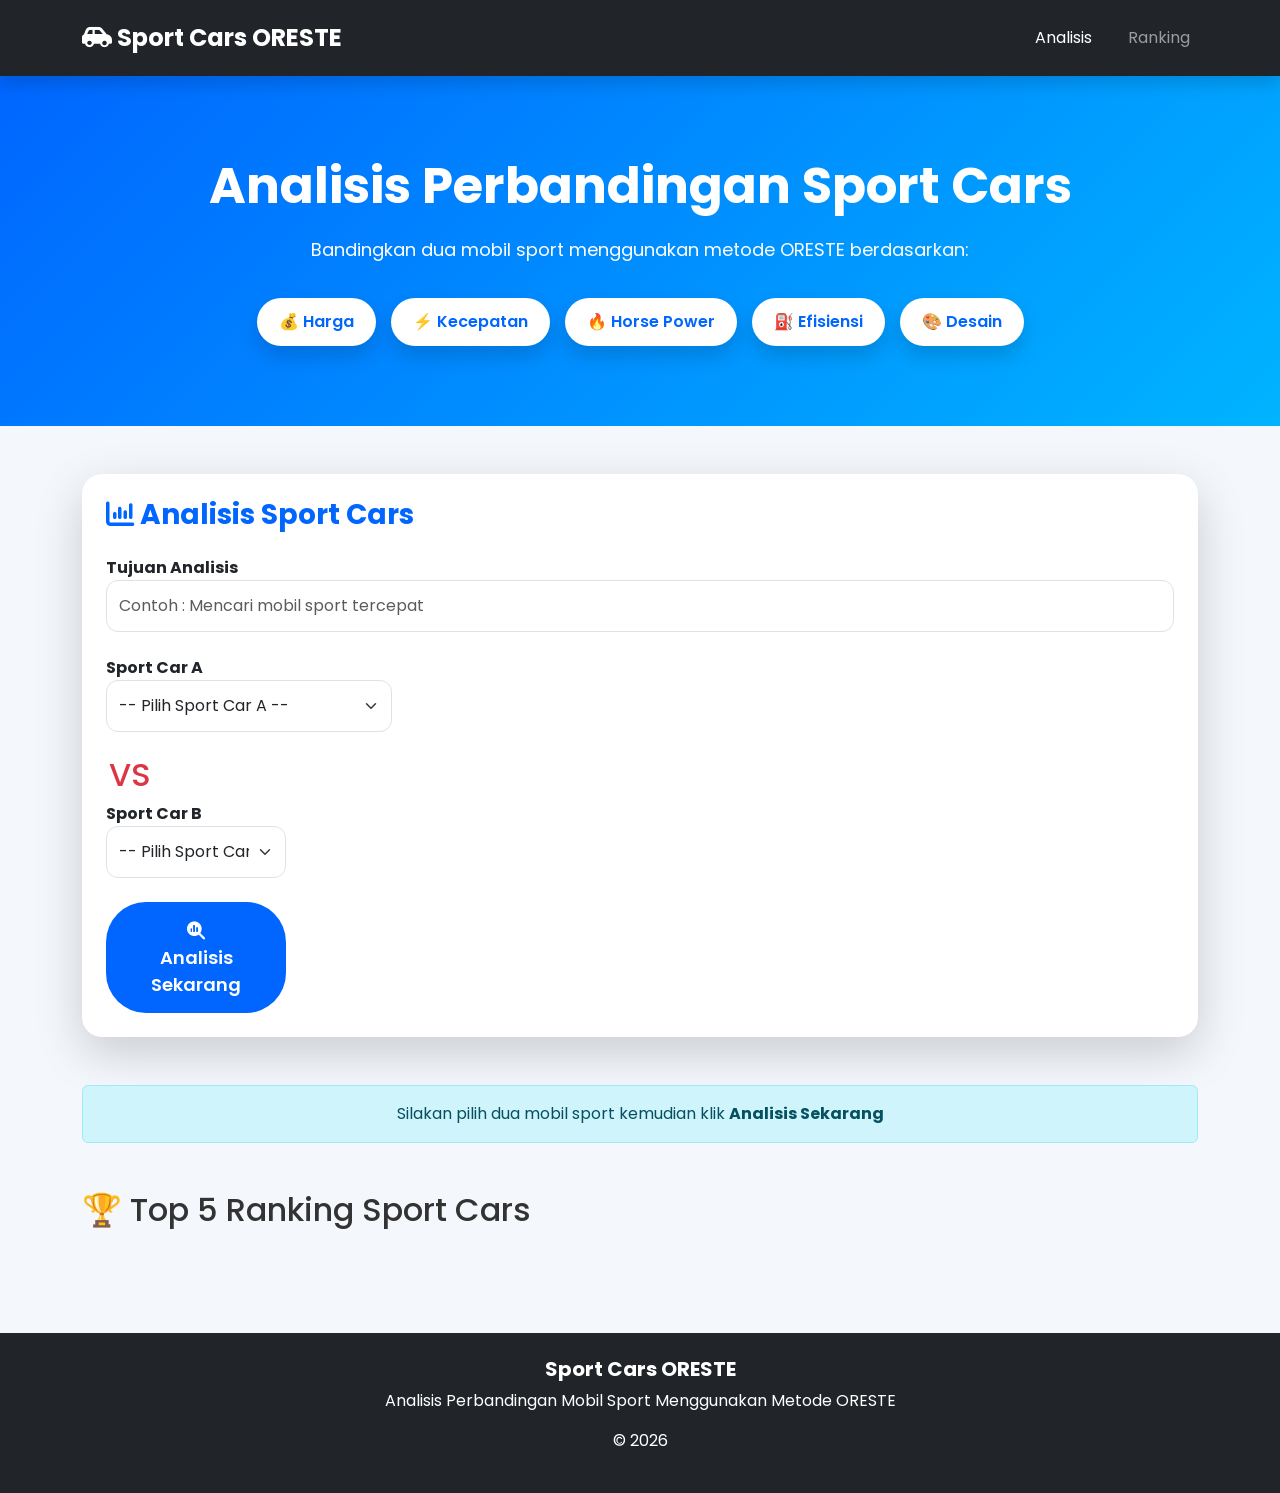
==== index.html @ 80e72f79 "Update index.html" ====
<!DOCTYPE html>
<html lang="id">
<head>
    <meta charset="UTF-8">
    <meta name="viewport" content="width=device-width, initial-scale=1.0">

    <title>Analisis Sport Cars - ORESTE</title>

    <!-- Bootstrap -->
    <link href="https://cdn.jsdelivr.net/npm/bootstrap@5.3.3/dist/css/bootstrap.min.css" rel="stylesheet">

    <!-- Font Awesome -->
    <link rel="stylesheet"
    href="https://cdnjs.cloudflare.com/ajax/libs/font-awesome/6.5.2/css/all.min.css">

    <link rel="stylesheet" href="style.css">
</head>

<body>

<!-- ================= NAVBAR ================= -->

<nav class="navbar navbar-expand-lg navbar-dark bg-dark shadow">

<div class="container">

<a class="navbar-brand fw-bold" href="#">
<i class="fa-solid fa-car-side"></i>
Sport Cars ORESTE
</a>

<button class="navbar-toggler"
type="button"
data-bs-toggle="collapse"
data-bs-target="#menu">

<span class="navbar-toggler-icon"></span>

</button>

<div class="collapse navbar-collapse" id="menu">

<ul class="navbar-nav ms-auto">

<li class="nav-item">
<a class="nav-link active" href="index.html">
Analisis
</a>
</li>

<li class="nav-item">
<a class="nav-link" href="ranking.html">
Ranking
</a>
</li>

</ul>

</div>

</div>

</nav>

<!-- ================= HERO ================= -->

<section class="hero">

<div class="container">

<h1>
Analisis Perbandingan Sport Cars
</h1>

<p>

Bandingkan dua mobil sport menggunakan
metode ORESTE berdasarkan:

</p>

<div class="kategori">

<span>💰 Harga</span>

<span>⚡ Kecepatan</span>

<span>🔥 Horse Power</span>

<span>⛽ Efisiensi</span>

<span>🎨 Desain</span>

</div>

</div>

</section>

<!-- ================= FORM ================= -->

<section class="container mt-5">

<div class="card shadow-lg border-0 p-4">

<h3 class="mb-4">

<i class="fa-solid fa-chart-column"></i>

Analisis Sport Cars

</h3>

<label class="fw-bold">

Tujuan Analisis

</label>

<input
type="text"
class="form-control mb-4"
placeholder="Contoh : Mencari mobil sport tercepat">

<div class="row">

<div class="col-md-5">

<label class="fw-bold">

Sport Car A

<select id="car A" class="form-select">

    <option value="">-- Pilih Sport Car A --</option>

    <option value="1">Mercedes-AMG GT</option>
    <option value="2">Audi R8</option>
    <option value="3">Toyota Supra</option>
    <option value="4">Jaguar F-Type</option>
    <option value="5">Lexus LC500</option>
    <option value="6">Maserati MC20</option>
    <option value="7">Lotus Emira</option>
    <option value="8">Honda NSX</option>
    <option value="9">Bugatti Chiron</option>
    <option value="10">Ferrari 488 GTB</option>
    <option value="11">Chevrolet Corvette C8</option>
    <option value="12">Aston Martin Vantage</option>
    <option value="13">Alpine A110</option>
    <option value="14">BMW M4 Competition</option>
    <option value="15">Ford Mustang GT</option>
    <option value="16">Dodge Challenger SRT Hellcat</option>
    <option value="17">Lamborghini Huracán EVO</option>
    <option value="18">McLaren 720S</option>
    <option value="19">Porsche 911 Turbo S</option>
    <option value="20">Nissan GT-R R35</option>

</select>
<div class="col-md-2 text-center">

     <h2 class="mt-4 text-danger">
VS

</h2>

</div>

<div class="col-md-5">

<label class="fw-bold">

Sport Car B

<select id="carB" class="form-select">

    <option value="">-- Pilih Sport Car B --</option>

    <option value="1">Mercedes-AMG GT</option>
    <option value="2">Audi R8</option>
    <option value="3">Toyota Supra</option>
    <option value="4">Jaguar F-Type</option>
    <option value="5">Lexus LC500</option>
    <option value="6">Maserati MC20</option>
    <option value="7">Lotus Emira</option>
    <option value="8">Honda NSX</option>
    <option value="9">Bugatti Chiron</option>
    <option value="10">Ferrari 488 GTB</option>
    <option value="11">Chevrolet Corvette C8</option>
    <option value="12">Aston Martin Vantage</option>
    <option value="13">Alpine A110</option>
    <option value="14">BMW M4 Competition</option>
    <option value="15">Ford Mustang GT</option>
    <option value="16">Dodge Challenger SRT Hellcat</option>
    <option value="17">Lamborghini Huracán EVO</option>
    <option value="18">McLaren 720S</option>
    <option value="19">Porsche 911 Turbo S</option>
    <option value="20">Nissan GT-R R35</option>

</select>

<div class="text-center mt-4">

<button
class="btn btn-primary btn-lg"
onclick="compareCars()">

<i class="fa-solid fa-magnifying-glass-chart"></i>

Analisis Sekarang

</button>

</div>

</div>

</section>

<!-- ================= HASIL ================= -->

<section class="container mt-5 mb-5">

<div id="result">

<div class="alert alert-info text-center">

Silakan pilih dua mobil sport kemudian klik
<b>Analisis Sekarang</b>

</div>

</div>

</section>

<!-- ================= TOP RANKING ================= -->

<section class="container mb-5">

<h2 class="mb-4">

🏆 Top 5 Ranking Sport Cars

</h2>

<div class="row" id="topCars">

</div>

</section>

<!-- ================= FOOTER ================= -->

<footer class="bg-dark text-white text-center p-4">

<h5>

Sport Cars ORESTE

</h5>

<p>

Analisis Perbandingan Mobil Sport
Menggunakan Metode ORESTE

</p>

<p>

© 2026

</p>

</footer>

<script src="data.js"></script>
<script src="app.js"></script>

<script src="https://cdn.jsdelivr.net/npm/bootstrap@5.3.3/dist/js/bootstrap.bundle.min.js"></script>

</body>
</html>
---- style.css ----
/* ==========================
   GOOGLE FONT
========================== */
@import url('https://fonts.googleapis.com/css2?family=Poppins:wght@300;400;500;600;700;800&display=swap');

*{
    margin:0;
    padding:0;
    box-sizing:border-box;
    font-family:'Poppins',sans-serif;
}

body{
    background:#f4f7fc;
    color:#333;
}

/* ==========================
   NAVBAR
========================== */

.navbar{
    padding:15px 0;
}

.navbar-brand{
    font-size:24px;
    font-weight:700;
}

.nav-link{
    font-size:16px;
    margin-left:20px;
    transition:.3s;
}

.nav-link:hover{
    color:#4da3ff !important;
}

/* ==========================
   HERO
========================== */

.hero{

    background:linear-gradient(135deg,#0066ff,#00b4ff);

    color:white;

    text-align:center;

    padding:80px 20px;

}

.hero h1{

    font-size:50px;

    font-weight:700;

    margin-bottom:20px;

}

.hero p{

    font-size:18px;

    margin-bottom:35px;

}

/* ==========================
   TAG KRITERIA
========================== */

.kategori{

    display:flex;

    justify-content:center;

    flex-wrap:wrap;

    gap:15px;

}

.kategori span{

    background:white;

    color:#0066ff;

    padding:12px 22px;

    border-radius:30px;

    font-weight:600;

    box-shadow:0 10px 20px rgba(0,0,0,.15);

    transition:.3s;

}

.kategori span:hover{

    transform:translateY(-5px);

}

/* ==========================
   CARD
========================== */

.card{

    border-radius:20px;

    padding:30px;

    border:none;

}

.card h3{

    color:#0066ff;

    font-weight:700;

}

/* ==========================
   INPUT
========================== */

.form-control,
.form-select{

    border-radius:12px;

    height:52px;

    font-size:16px;

}

.form-control:focus,
.form-select:focus{

    box-shadow:0 0 10px rgba(0,102,255,.3);

    border-color:#0066ff;

}

/* ==========================
   BUTTON
========================== */

.btn-primary{

    background:#0066ff;

    border:none;

    border-radius:40px;

    padding:15px 45px;

    font-size:18px;

    font-weight:600;

    transition:.3s;

}

.btn-primary:hover{

    background:#0052cc;

    transform:translateY(-3px);

    box-shadow:0 15px 30px rgba(0,0,0,.2);

}

/* ==========================
   HASIL ANALISIS
========================== */

#result{

    margin-top:30px;

}

.result-card{

    background:white;

    border-radius:20px;

    padding:30px;

    box-shadow:0 10px 25px rgba(0,0,0,.1);

    animation:fade .5s;

}

@keyframes fade{

from{

opacity:0;
transform:translateY(20px);

}

to{

opacity:1;
transform:translateY(0);

}

}

/* ==========================
   MOBIL
========================== */

.car-image{

    width:100%;

    height:220px;

    object-fit:cover;

    border-radius:15px;

}

.car-name{

    font-size:22px;

    font-weight:700;

    margin-top:15px;

}

.score{

    font-size:32px;

    color:#0066ff;

    font-weight:700;

}

.rank{

    background:#ff9800;

    color:white;

    display:inline-block;

    padding:8px 20px;

    border-radius:30px;

    margin-top:10px;

    font-weight:600;

}

/* ==========================
   TABEL
========================== */

table{

    width:100%;

    margin-top:20px;

}

table tr{

    border-bottom:1px solid #ddd;

}

table td{

    padding:12px;

}

table td:first-child{

    font-weight:600;

}

/* ==========================
   TOP RANKING
========================== */

#topCars{

    margin-top:20px;

}

.top-card{

    background:white;

    border-radius:20px;

    overflow:hidden;

    transition:.3s;

    box-shadow:0 10px 25px rgba(0,0,0,.08);

    margin-bottom:25px;

}

.top-card:hover{

    transform:translateY(-10px);

    box-shadow:0 15px 35px rgba(0,0,0,.2);

}

.top-card img{

    width:100%;

    height:200px;

    object-fit:cover;

}

.top-card-body{

    padding:20px;

}

.top-card-body h5{

    font-weight:700;

}

.badge-rank{

    background:#0066ff;

    color:white;

    padding:8px 15px;

    border-radius:30px;

    font-size:14px;

}

/* ==========================
   FOOTER
========================== */

footer{

    margin-top:80px;

}

footer h5{

    font-weight:700;

}

/* ==========================
   RESPONSIVE
========================== */

@media(max-width:992px){

.hero h1{

font-size:38px;

}

}

@media(max-width:768px){

.hero{

padding:60px 20px;

}

.hero h1{

font-size:30px;

}

.hero p{

font-size:15px;

}

.kategori{

flex-direction:column;

align-items:center;

}

.btn-primary{

width:100%;

}

.card{

padding:20px;

}

}

@media(max-width:576px){

.navbar-brand{

font-size:18px;

}

.hero h1{

font-size:26px;

}

.score{

font-size:24px;

}

.car-name{

font-size:18px;

}

}
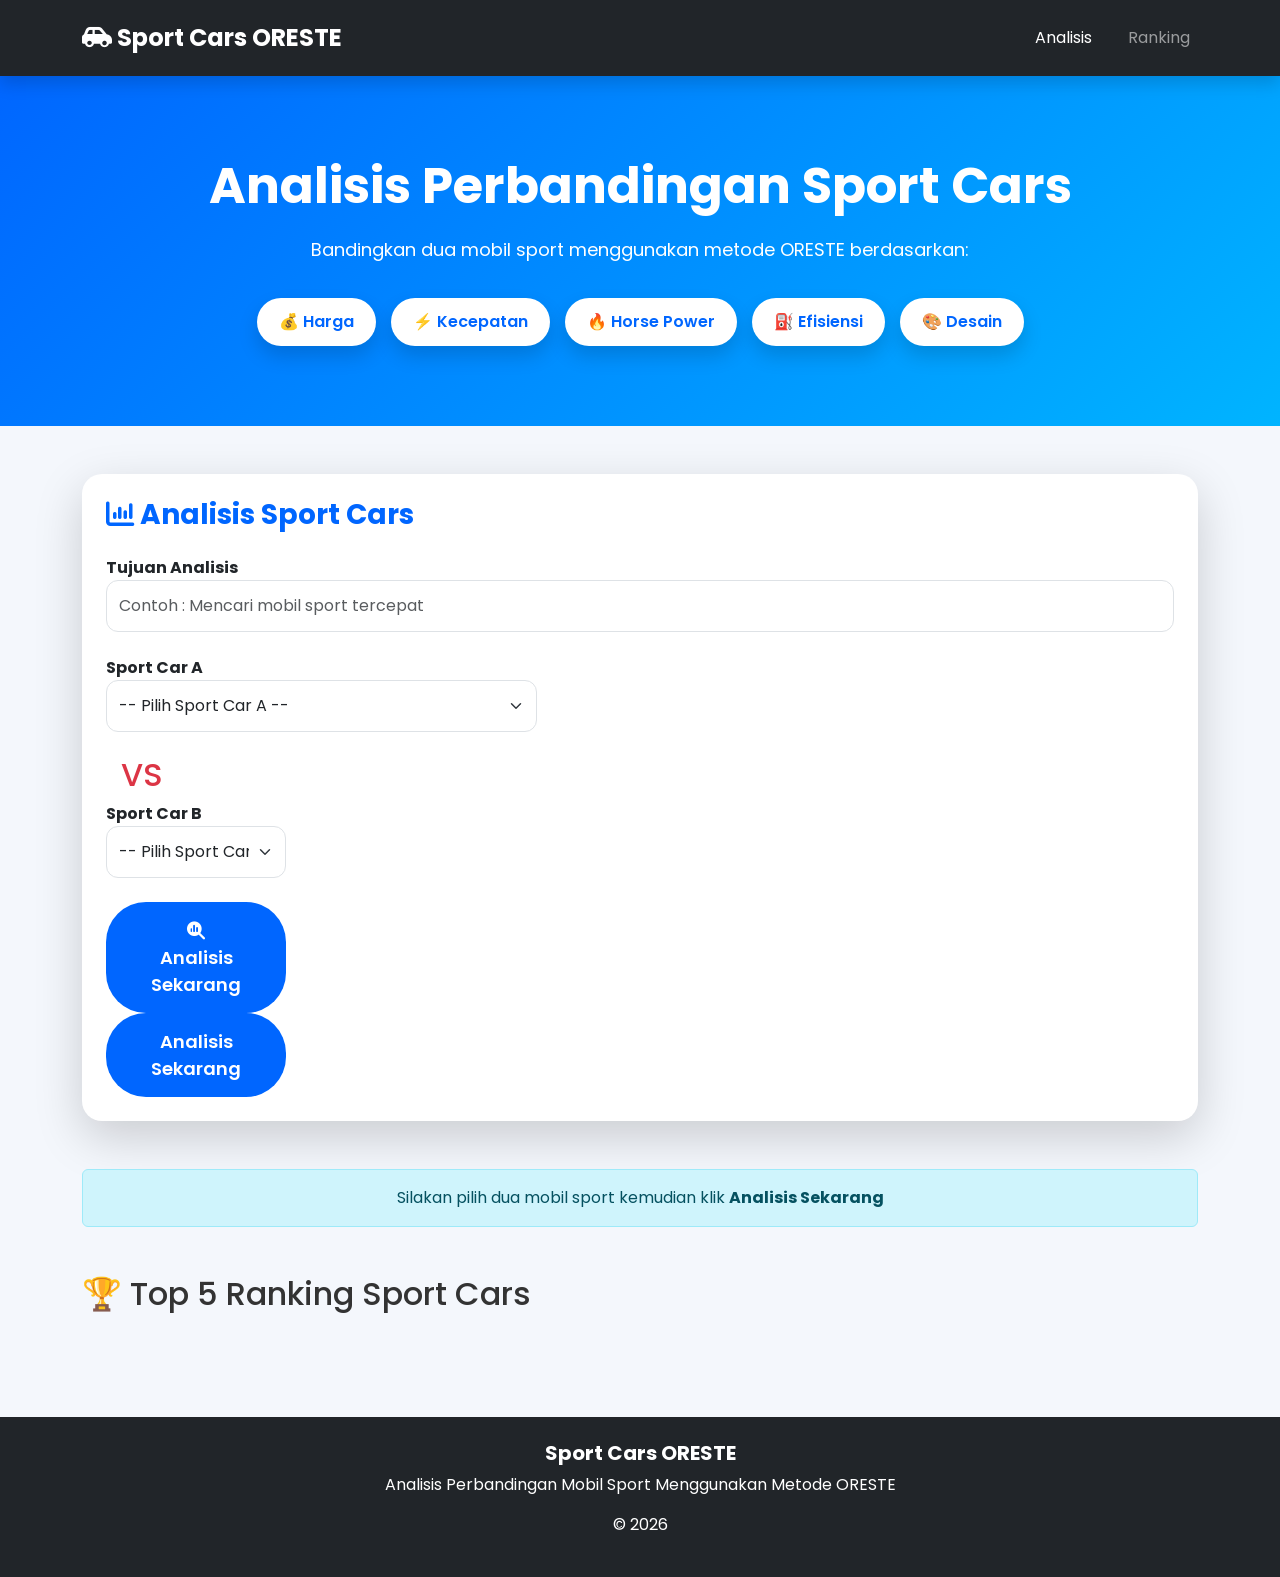
==== commit 0238907a: "Update index.html" ====
--- a/index.html
+++ b/index.html
@@ -208,11 +208,10 @@
 
 Analisis Sekarang
 
+<button onclick="compareCars()" class="btn btn-primary">
+   
+    Analisis Sekarang
 </button>
-
-</div>
-
-</div>
 
 </section>
 
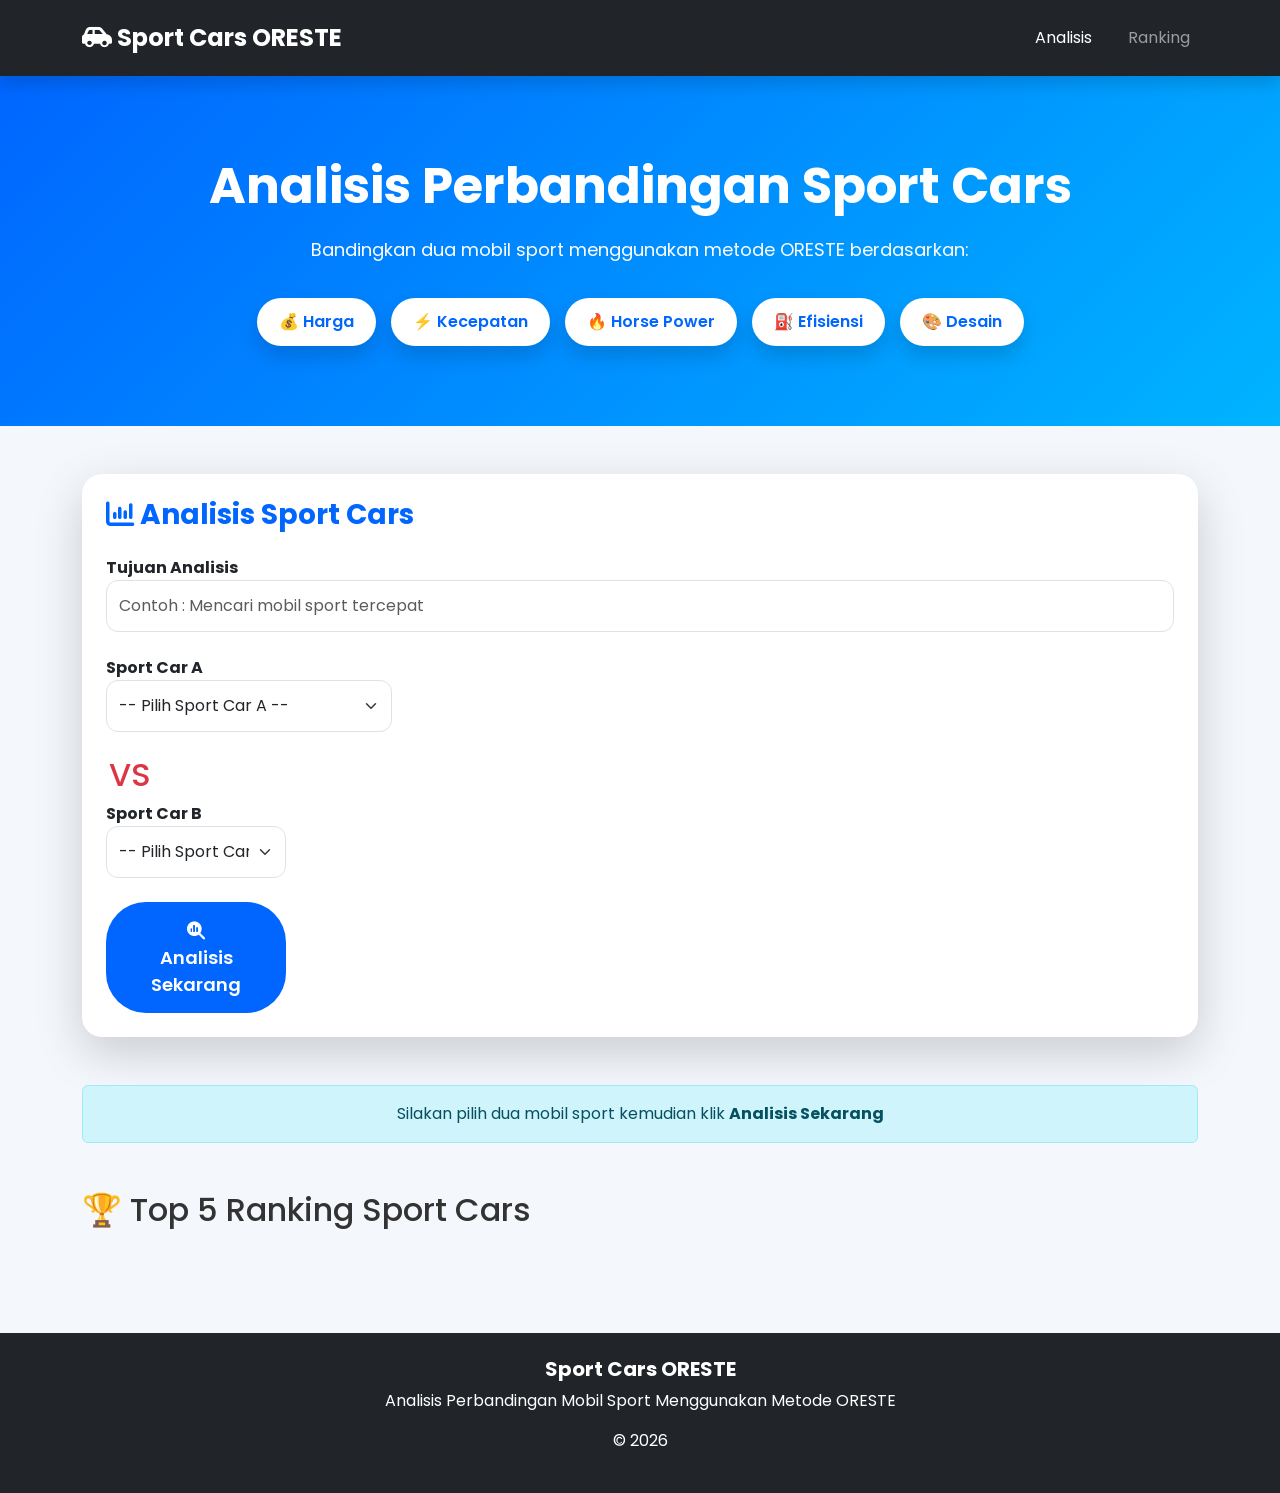
==== commit 60eefac4: "Update index.html" ====
--- a/index.html
+++ b/index.html
@@ -208,13 +208,13 @@
 
 Analisis Sekarang
 
-<button onclick="compareCars()" class="btn btn-primary">
-   
-    Analisis Sekarang
 </button>
 
-</section>
-
+</div>
+
+</div>
+
+</section>
 <!-- ================= HASIL ================= -->
 
 <section class="container mt-5 mb-5">
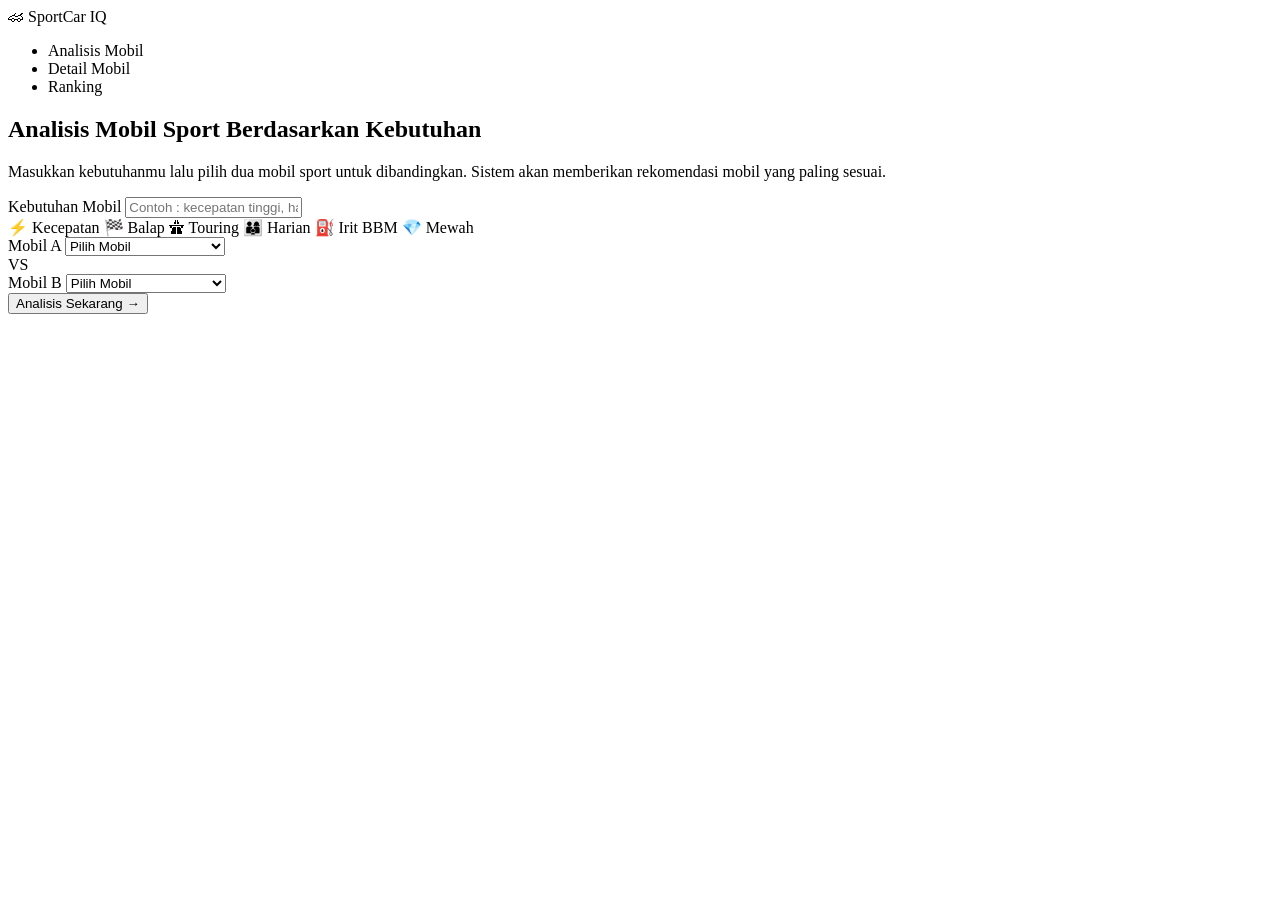
==== commit c9a8c29e: "Update index.html" ====
--- a/index.html
+++ b/index.html
@@ -1,282 +1,134 @@
 <!DOCTYPE html>
 <html lang="id">
 <head>
-    <meta charset="UTF-8">
-    <meta name="viewport" content="width=device-width, initial-scale=1.0">
+<meta charset="UTF-8">
+<meta name="viewport" content="width=device-width, initial-scale=1.0">
+<title>SportCar IQ</title>
 
-    <title>Analisis Sport Cars - ORESTE</title>
+<link rel="stylesheet" href="tes.css">
 
-    <!-- Bootstrap -->
-    <link href="https://cdn.jsdelivr.net/npm/bootstrap@5.3.3/dist/css/bootstrap.min.css" rel="stylesheet">
+<link rel="preconnect" href="https://fonts.googleapis.com">
+<link href="https://fonts.googleapis.com/css2?family=Poppins:wght@300;400;500;700&display=swap" rel="stylesheet">
 
-    <!-- Font Awesome -->
-    <link rel="stylesheet"
-    href="https://cdnjs.cloudflare.com/ajax/libs/font-awesome/6.5.2/css/all.min.css">
-
-    <link rel="stylesheet" href="style.css">
 </head>
 
 <body>
 
-<!-- ================= NAVBAR ================= -->
+<nav>
 
-<nav class="navbar navbar-expand-lg navbar-dark bg-dark shadow">
+<div class="logo">
+🏎 <span>SportCar IQ</span>
+</div>
 
-<div class="container">
+<ul>
 
-<a class="navbar-brand fw-bold" href="#">
-<i class="fa-solid fa-car-side"></i>
-Sport Cars ORESTE
-</a>
+<li class="active">Analisis Mobil</li>
 
-<button class="navbar-toggler"
-type="button"
-data-bs-toggle="collapse"
-data-bs-target="#menu">
+<li>Detail Mobil</li>
 
-<span class="navbar-toggler-icon"></span>
-
-</button>
-
-<div class="collapse navbar-collapse" id="menu">
-
-<ul class="navbar-nav ms-auto">
-
-<li class="nav-item">
-<a class="nav-link active" href="index.html">
-Analisis
-</a>
-</li>
-
-<li class="nav-item">
-<a class="nav-link" href="ranking.html">
-Ranking
-</a>
-</li>
+<li>Ranking</li>
 
 </ul>
+
+</nav>
+
+
+<section class="container">
+
+<h1>Analisis Mobil Sport Berdasarkan Kebutuhan</h1>
+
+<p class="subtitle">
+Masukkan kebutuhanmu lalu pilih dua mobil sport untuk dibandingkan.
+Sistem akan memberikan rekomendasi mobil yang paling sesuai.
+</p>
+
+
+<div class="card">
+
+<label>Kebutuhan Mobil</label>
+
+<input
+type="text"
+placeholder="Contoh : kecepatan tinggi, harian, balap, touring..."
+>
+
+<div class="tags">
+
+<span>⚡ Kecepatan</span>
+
+<span>🏁 Balap</span>
+
+<span>🛣 Touring</span>
+
+<span>👨‍👩‍👦 Harian</span>
+
+<span>⛽ Irit BBM</span>
+
+<span>💎 Mewah</span>
+
+</div>
+
+
+<div class="compare">
+
+<div>
+
+<label>Mobil A</label>
+
+<select>
+
+<option>Pilih Mobil</option>
+
+<option>Ferrari SF90</option>
+
+<option>Lamborghini Aventador</option>
+
+<option>McLaren 720S</option>
+
+<option>Nissan GT-R R35</option>
+
+<option>Porsche 911 GT3 RS</option>
+
+</select>
+
+</div>
+
+<div class="vs">
+VS
+</div>
+
+<div>
+
+<label>Mobil B</label>
+
+<select>
+
+<option>Pilih Mobil</option>
+
+<option>Ferrari SF90</option>
+
+<option>Lamborghini Aventador</option>
+
+<option>McLaren 720S</option>
+
+<option>Nissan GT-R R35</option>
+
+<option>Porsche 911 GT3 RS</option>
+
+</select>
 
 </div>
 
 </div>
 
-</nav>
 
-<!-- ================= HERO ================= -->
-
-<section class="hero">
-
-<div class="container">
-
-<h1>
-Analisis Perbandingan Sport Cars
-</h1>
-
-<p>
-
-Bandingkan dua mobil sport menggunakan
-metode ORESTE berdasarkan:
-
-</p>
-
-<div class="kategori">
-
-<span>💰 Harga</span>
-
-<span>⚡ Kecepatan</span>
-
-<span>🔥 Horse Power</span>
-
-<span>⛽ Efisiensi</span>
-
-<span>🎨 Desain</span>
-
-</div>
+<button>Analisis Sekarang →</button>
 
 </div>
 
 </section>
 
-<!-- ================= FORM ================= -->
-
-<section class="container mt-5">
-
-<div class="card shadow-lg border-0 p-4">
-
-<h3 class="mb-4">
-
-<i class="fa-solid fa-chart-column"></i>
-
-Analisis Sport Cars
-
-</h3>
-
-<label class="fw-bold">
-
-Tujuan Analisis
-
-</label>
-
-<input
-type="text"
-class="form-control mb-4"
-placeholder="Contoh : Mencari mobil sport tercepat">
-
-<div class="row">
-
-<div class="col-md-5">
-
-<label class="fw-bold">
-
-Sport Car A
-
-<select id="car A" class="form-select">
-
-    <option value="">-- Pilih Sport Car A --</option>
-
-    <option value="1">Mercedes-AMG GT</option>
-    <option value="2">Audi R8</option>
-    <option value="3">Toyota Supra</option>
-    <option value="4">Jaguar F-Type</option>
-    <option value="5">Lexus LC500</option>
-    <option value="6">Maserati MC20</option>
-    <option value="7">Lotus Emira</option>
-    <option value="8">Honda NSX</option>
-    <option value="9">Bugatti Chiron</option>
-    <option value="10">Ferrari 488 GTB</option>
-    <option value="11">Chevrolet Corvette C8</option>
-    <option value="12">Aston Martin Vantage</option>
-    <option value="13">Alpine A110</option>
-    <option value="14">BMW M4 Competition</option>
-    <option value="15">Ford Mustang GT</option>
-    <option value="16">Dodge Challenger SRT Hellcat</option>
-    <option value="17">Lamborghini Huracán EVO</option>
-    <option value="18">McLaren 720S</option>
-    <option value="19">Porsche 911 Turbo S</option>
-    <option value="20">Nissan GT-R R35</option>
-
-</select>
-<div class="col-md-2 text-center">
-
-     <h2 class="mt-4 text-danger">
-VS
-
-</h2>
-
-</div>
-
-<div class="col-md-5">
-
-<label class="fw-bold">
-
-Sport Car B
-
-<select id="carB" class="form-select">
-
-    <option value="">-- Pilih Sport Car B --</option>
-
-    <option value="1">Mercedes-AMG GT</option>
-    <option value="2">Audi R8</option>
-    <option value="3">Toyota Supra</option>
-    <option value="4">Jaguar F-Type</option>
-    <option value="5">Lexus LC500</option>
-    <option value="6">Maserati MC20</option>
-    <option value="7">Lotus Emira</option>
-    <option value="8">Honda NSX</option>
-    <option value="9">Bugatti Chiron</option>
-    <option value="10">Ferrari 488 GTB</option>
-    <option value="11">Chevrolet Corvette C8</option>
-    <option value="12">Aston Martin Vantage</option>
-    <option value="13">Alpine A110</option>
-    <option value="14">BMW M4 Competition</option>
-    <option value="15">Ford Mustang GT</option>
-    <option value="16">Dodge Challenger SRT Hellcat</option>
-    <option value="17">Lamborghini Huracán EVO</option>
-    <option value="18">McLaren 720S</option>
-    <option value="19">Porsche 911 Turbo S</option>
-    <option value="20">Nissan GT-R R35</option>
-
-</select>
-
-<div class="text-center mt-4">
-
-<button
-class="btn btn-primary btn-lg"
-onclick="compareCars()">
-
-<i class="fa-solid fa-magnifying-glass-chart"></i>
-
-Analisis Sekarang
-
-</button>
-
-</div>
-
-</div>
-
-</section>
-<!-- ================= HASIL ================= -->
-
-<section class="container mt-5 mb-5">
-
-<div id="result">
-
-<div class="alert alert-info text-center">
-
-Silakan pilih dua mobil sport kemudian klik
-<b>Analisis Sekarang</b>
-
-</div>
-
-</div>
-
-</section>
-
-<!-- ================= TOP RANKING ================= -->
-
-<section class="container mb-5">
-
-<h2 class="mb-4">
-
-🏆 Top 5 Ranking Sport Cars
-
-</h2>
-
-<div class="row" id="topCars">
-
-</div>
-
-</section>
-
-<!-- ================= FOOTER ================= -->
-
-<footer class="bg-dark text-white text-center p-4">
-
-<h5>
-
-Sport Cars ORESTE
-
-</h5>
-
-<p>
-
-Analisis Perbandingan Mobil Sport
-Menggunakan Metode ORESTE
-
-</p>
-
-<p>
-
-© 2026
-
-</p>
-
-</footer>
-
-<script src="data.js"></script>
-<script src="app.js"></script>
-
-<script src="https://cdn.jsdelivr.net/npm/bootstrap@5.3.3/dist/js/bootstrap.bundle.min.js"></script>
+<script src="tes.js"></script>
 
 </body>
 </html>
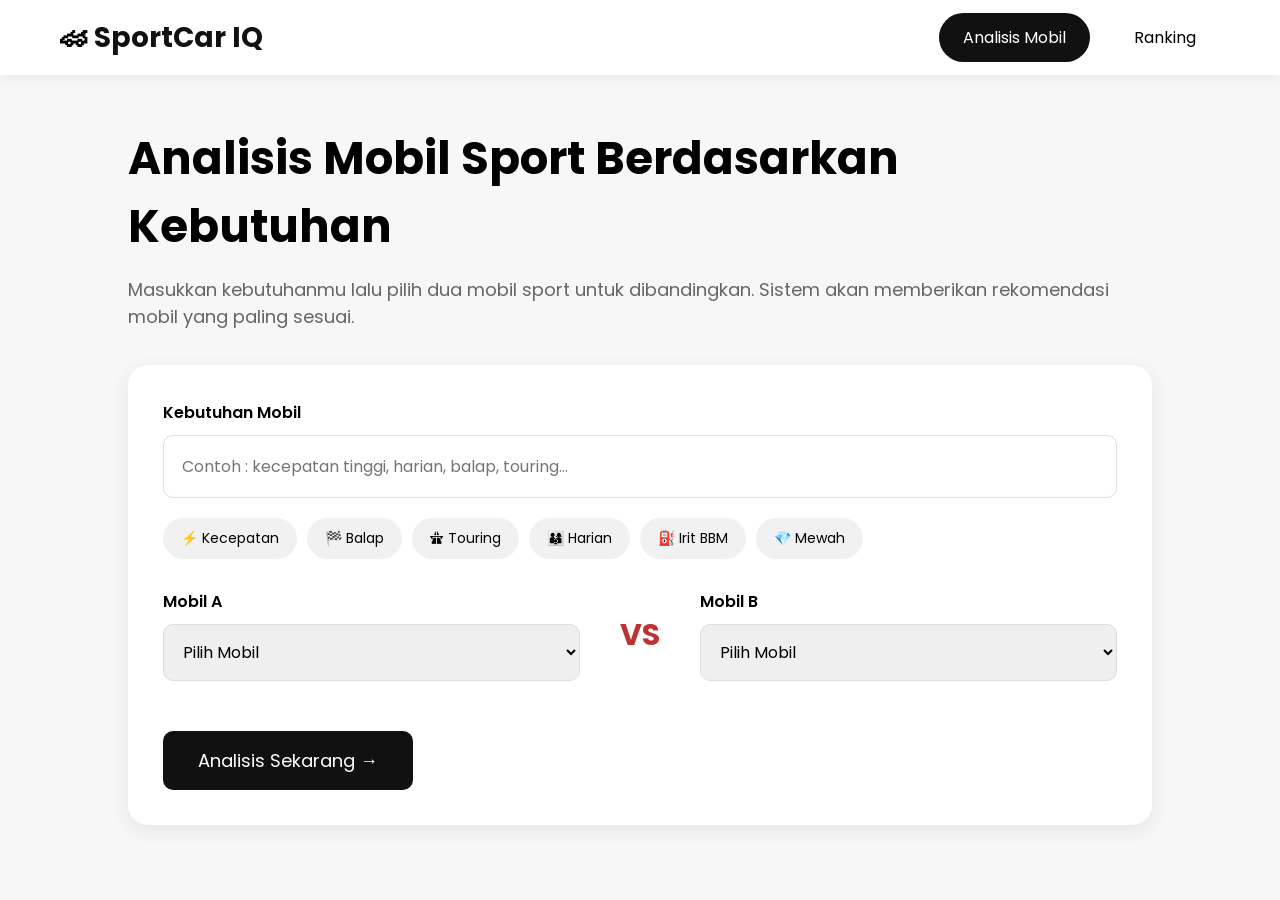
==== commit e0c51854: "Update index.html" ====
--- a/index.html
+++ b/index.html
@@ -23,8 +23,6 @@
 <ul>
 
 <li class="active">Analisis Mobil</li>
-
-<li>Detail Mobil</li>
 
 <li>Ranking</li>
 
--- a/tes.css
+++ b/tes.css
@@ -0,0 +1,228 @@
+*{
+margin:0;
+padding:0;
+box-sizing:border-box;
+font-family:Poppins,sans-serif;
+}
+
+body{
+
+background:#f7f7f7;
+
+}
+
+nav{
+
+height:75px;
+
+background:white;
+
+display:flex;
+
+justify-content:space-between;
+
+align-items:center;
+
+padding:0 60px;
+
+box-shadow:0 2px 10px rgba(0,0,0,.08);
+
+}
+
+.logo{
+
+font-size:28px;
+
+font-weight:bold;
+
+}
+
+.logo span{
+
+color:#111;
+
+}
+
+nav ul{
+
+display:flex;
+
+gap:20px;
+
+list-style:none;
+
+}
+
+nav li{
+
+padding:12px 24px;
+
+border-radius:30px;
+
+cursor:pointer;
+
+}
+
+.active{
+
+background:#111;
+
+color:white;
+
+}
+
+.container{
+
+width:80%;
+
+margin:50px auto;
+
+}
+
+.container h1{
+
+font-size:45px;
+
+margin-bottom:15px;
+
+}
+
+.subtitle{
+
+font-size:18px;
+
+color:#666;
+
+margin-bottom:35px;
+
+}
+
+.card{
+
+background:white;
+
+padding:35px;
+
+border-radius:20px;
+
+box-shadow:0 5px 20px rgba(0,0,0,.08);
+
+}
+
+label{
+
+font-weight:600;
+
+display:block;
+
+margin-bottom:10px;
+
+}
+
+input{
+
+width:100%;
+
+padding:18px;
+
+border:1px solid #ddd;
+
+border-radius:10px;
+
+font-size:16px;
+
+margin-bottom:20px;
+
+}
+
+.tags{
+
+display:flex;
+
+flex-wrap:wrap;
+
+gap:10px;
+
+margin-bottom:30px;
+
+}
+
+.tags span{
+
+background:#f1f1f1;
+
+padding:10px 18px;
+
+border-radius:30px;
+
+font-size:14px;
+
+}
+
+.compare{
+
+display:grid;
+
+grid-template-columns:1fr 80px 1fr;
+
+gap:20px;
+
+align-items:center;
+
+margin-bottom:30px;
+
+}
+
+.vs{
+
+text-align:center;
+
+font-size:30px;
+
+font-weight:bold;
+
+color:#b33;
+
+}
+
+select{
+
+width:100%;
+
+padding:15px;
+
+border-radius:10px;
+
+border:1px solid #ddd;
+
+font-size:16px;
+
+}
+
+button{
+
+margin-top:20px;
+
+padding:16px 35px;
+
+background:#111;
+
+color:white;
+
+border:none;
+
+border-radius:10px;
+
+font-size:18px;
+
+cursor:pointer;
+
+transition:.3s;
+
+}
+
+button:hover{
+
+background:#e63946;
+
+}
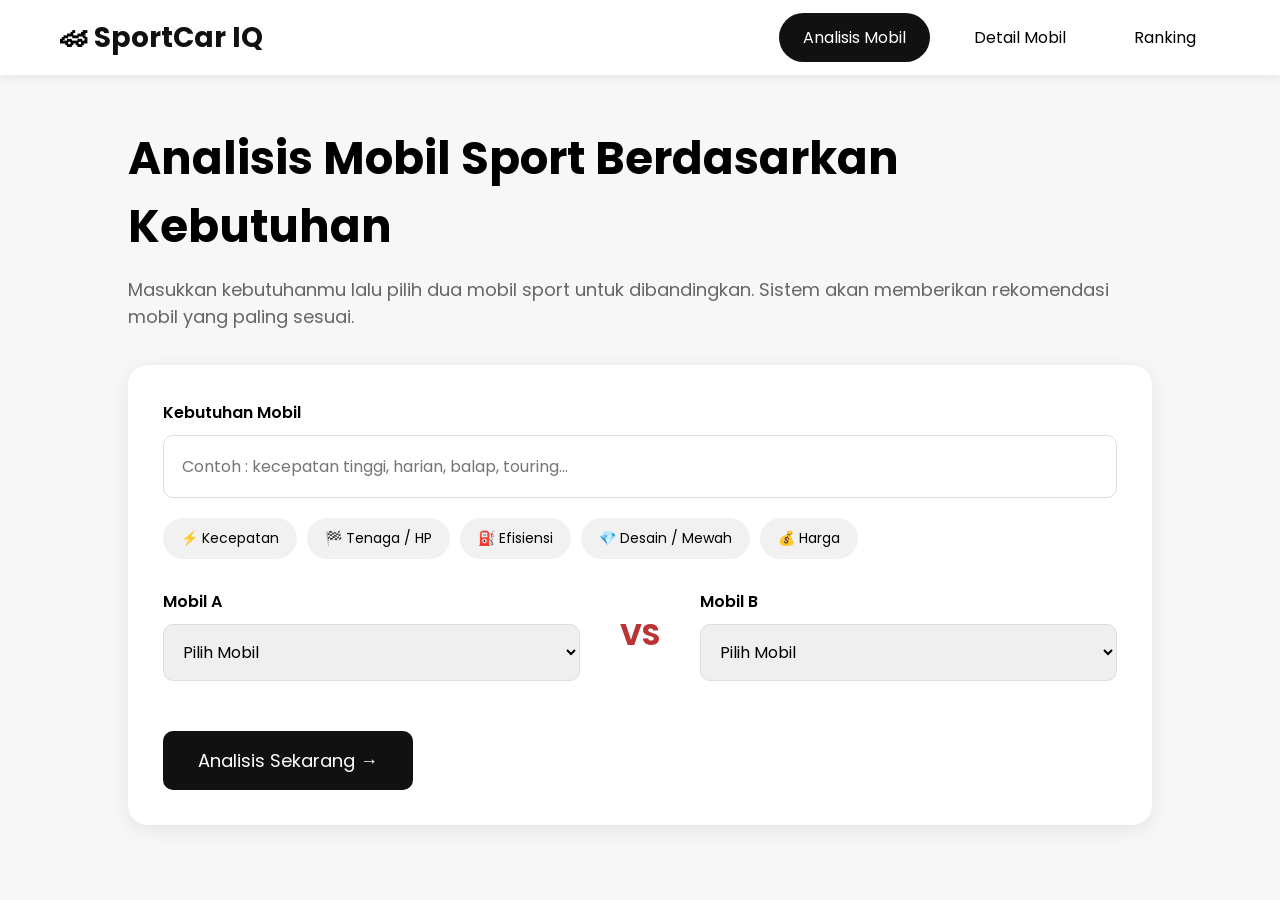
==== commit 47dc8008: "Update index.html" ====
--- a/index.html
+++ b/index.html
@@ -23,6 +23,8 @@
 <ul>
 
 <li class="active">Analisis Mobil</li>
+
+<li>Detail Mobil</li>
 
 <li>Ranking</li>
 
@@ -54,15 +56,13 @@
 
 <span>⚡ Kecepatan</span>
 
-<span>🏁 Balap</span>
+<span>🏁 Tenaga / HP</span>
 
-<span>🛣 Touring</span>
+<span>⛽ Efisiensi</span>
 
-<span>👨‍👩‍👦 Harian</span>
+<span>💎 Desain / Mewah</span>
 
-<span>⛽ Irit BBM</span>
-
-<span>💎 Mewah</span>
+<span>💰 Harga</span>
 
 </div>
 
@@ -77,15 +77,45 @@
 
 <option>Pilih Mobil</option>
 
-<option>Ferrari SF90</option>
+<option>Mercedes-AMG GT</option>
 
-<option>Lamborghini Aventador</option>
+<option>Audi R8</option>
+
+<option>Toyota Supra</option>
+
+<option>Jaguar F-Type</option>
+
+<option>Lexus LC500</option>
+
+<option>Maserati MC20</option>
+
+<option>Lotus Emira</option>
+
+<option>Honda NSX</option>
+
+<option>Bugatti Chiron</option>
+
+<option>Ferrari 488 GTB</option>
+
+<option>Chevrolet Corvette C8</option>
+
+<option>Aston Martin Vantage</option>
+
+<option>Alpine A110</option>
+
+<option>BMW M4 Competition</option>
+
+<option>Ford Mustang GT</option>
+
+<option>Dodge Challenger SRT Hellcat</option>
+
+<option>Lamborghini Huracán EVO</option>
 
 <option>McLaren 720S</option>
 
+<option>Porsche 911 Turbo S</option>
+
 <option>Nissan GT-R R35</option>
-
-<option>Porsche 911 GT3 RS</option>
 
 </select>
 
@@ -103,15 +133,45 @@
 
 <option>Pilih Mobil</option>
 
-<option>Ferrari SF90</option>
+<option>Mercedes-AMG GT</option>
 
-<option>Lamborghini Aventador</option>
+<option>Audi R8</option>
+
+<option>Toyota Supra</option>
+
+<option>Jaguar F-Type</option>
+
+<option>Lexus LC500</option>
+
+<option>Maserati MC20</option>
+
+<option>Lotus Emira</option>
+
+<option>Honda NSX</option>
+
+<option>Bugatti Chiron</option>
+
+<option>Ferrari 488 GTB</option>
+
+<option>Chevrolet Corvette C8</option>
+
+<option>Aston Martin Vantage</option>
+
+<option>Alpine A110</option>
+
+<option>BMW M4 Competition</option>
+
+<option>Ford Mustang GT</option>
+
+<option>Dodge Challenger SRT Hellcat</option>
+
+<option>Lamborghini Huracán EVO</option>
 
 <option>McLaren 720S</option>
 
+<option>Porsche 911 Turbo S</option>
+
 <option>Nissan GT-R R35</option>
-
-<option>Porsche 911 GT3 RS</option>
 
 </select>
 
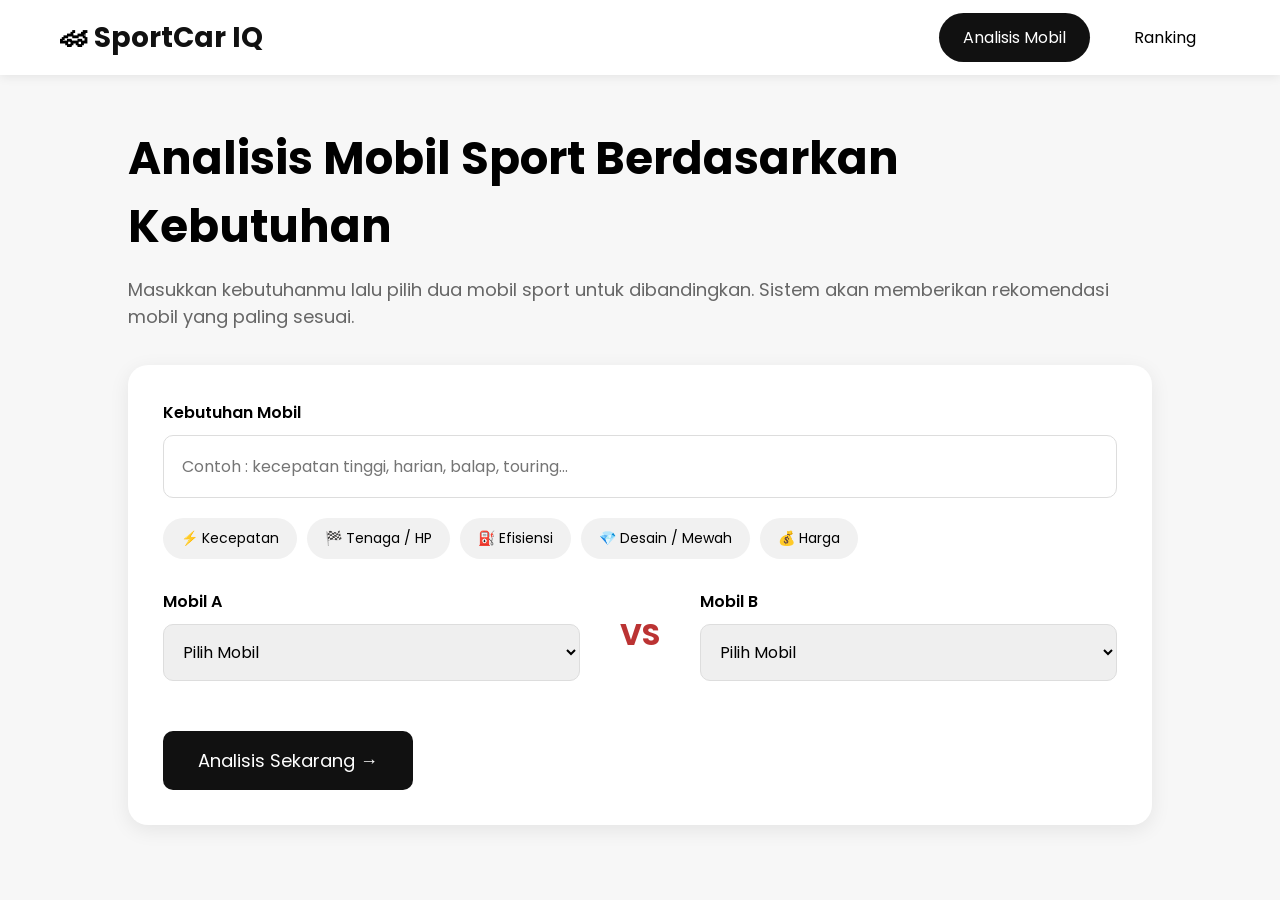
==== commit 2cf2b6ba: "Update index.html" ====
--- a/index.html
+++ b/index.html
@@ -23,8 +23,6 @@
 <ul>
 
 <li class="active">Analisis Mobil</li>
-
-<li>Detail Mobil</li>
 
 <li>Ranking</li>
 
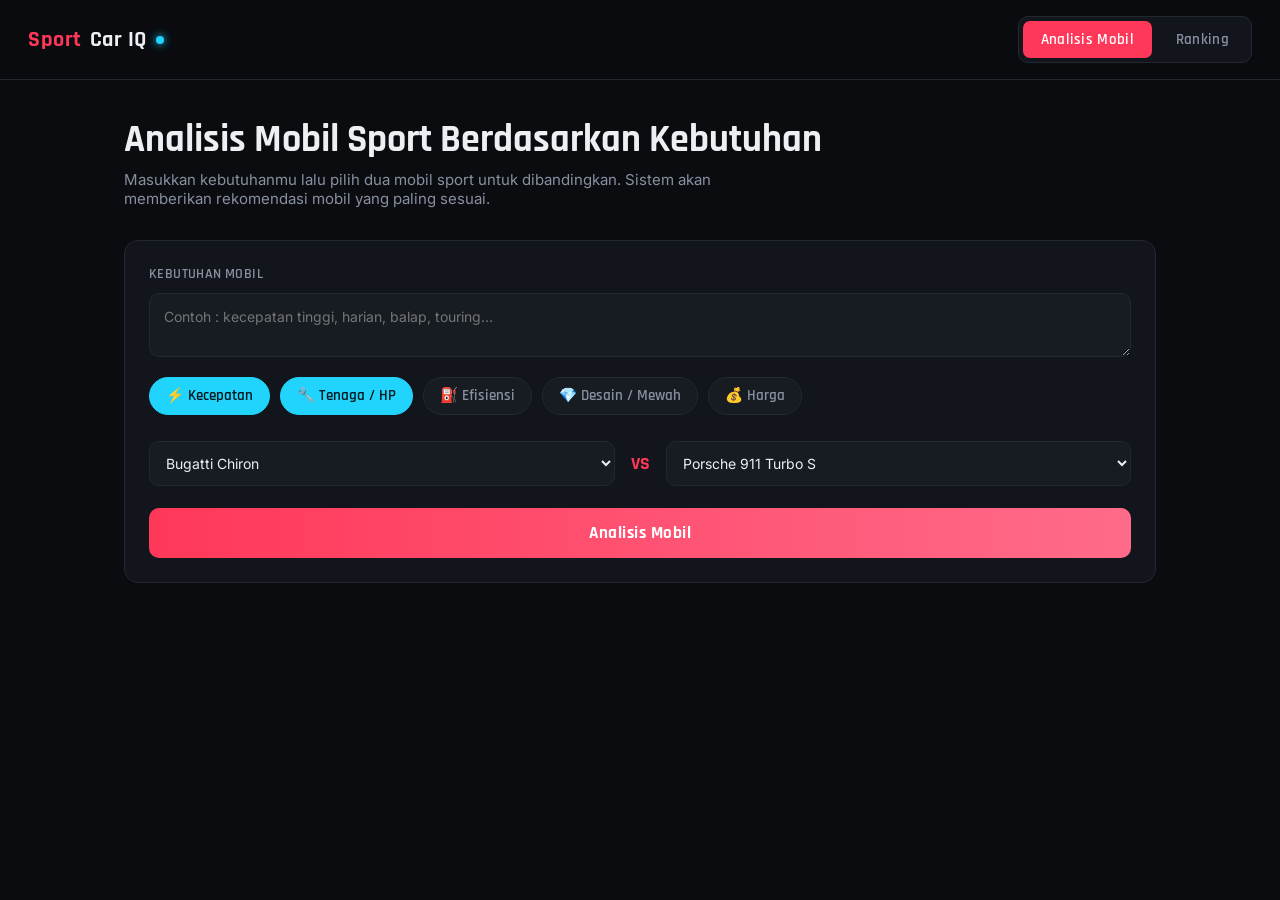
==== commit 7e1e6a05: "Update index.html" ====
--- a/index.html
+++ b/index.html
@@ -4,187 +4,399 @@
 <meta charset="UTF-8">
 <meta name="viewport" content="width=device-width, initial-scale=1.0">
 <title>SportCar IQ</title>
-
-<link rel="stylesheet" href="tes.css">
-
 <link rel="preconnect" href="https://fonts.googleapis.com">
-<link href="https://fonts.googleapis.com/css2?family=Poppins:wght@300;400;500;700&display=swap" rel="stylesheet">
-
+<link href="https://fonts.googleapis.com/css2?family=Rajdhani:wght@500;600;700&family=Inter:wght@400;500;600;700&family=JetBrains+Mono:wght@400;600&display=swap" rel="stylesheet">
+<style>
+  :root{
+    --bg:#0A0C10;
+    --panel:#12151B;
+    --panel-alt:#171B22;
+    --border:#232833;
+    --text:#EDEFF3;
+    --muted:#8890A0;
+    --red:#FF3859;
+    --cyan:#21D4FD;
+    --gold:#FFD34E;
+    --silver:#C9CDD6;
+    --bronze:#D98A54;
+  }
+  *{box-sizing:border-box;}
+  body{margin:0;background:var(--bg);color:var(--text);font-family:'Inter',sans-serif;}
+  ::selection{background:var(--red);color:#fff;}
+
+  /* ---------- Top nav ---------- */
+  header{
+    position:sticky;top:0;z-index:20;
+    display:flex;align-items:center;justify-content:space-between;
+    padding:16px 28px;background:rgba(10,12,16,.92);backdrop-filter:blur(10px);
+    border-bottom:1px solid var(--border);
+  }
+  .logo{font-family:'Rajdhani',sans-serif;font-weight:700;font-size:22px;letter-spacing:.5px;display:flex;align-items:center;gap:8px;}
+  .logo span{color:var(--red);}
+  .logo .dot{width:8px;height:8px;border-radius:50%;background:var(--cyan);box-shadow:0 0 8px var(--cyan);}
+  nav{display:flex;gap:6px;background:var(--panel);padding:4px;border-radius:10px;border:1px solid var(--border);}
+  .navbtn{
+    font-family:'Rajdhani',sans-serif;font-weight:600;font-size:15px;letter-spacing:.3px;
+    background:transparent;border:none;color:var(--muted);padding:9px 18px;border-radius:7px;
+    cursor:pointer;transition:.2s;
+  }
+  .navbtn.active{background:var(--red);color:#fff;}
+  .navbtn:not(.active):hover{color:var(--text);}
+
+  main{max-width:1080px;margin:0 auto;padding:40px 24px 80px;}
+  .view{display:none;}
+  .view.active{display:block;animation:fade .35s ease;}
+  @keyframes fade{from{opacity:0;transform:translateY(6px);}to{opacity:1;transform:none;}}
+
+  h1{font-family:'Rajdhani',sans-serif;font-weight:700;font-size:38px;line-height:1.1;margin:0 0 8px;}
+  .lede{color:var(--muted);font-size:15px;max-width:640px;margin:0 0 32px;}
+
+  /* ---------- Analisis view ---------- */
+  .panel{background:var(--panel);border:1px solid var(--border);border-radius:14px;padding:24px;}
+  label.field-label{font-family:'Rajdhani',sans-serif;font-weight:600;font-size:14px;color:var(--muted);letter-spacing:.4px;text-transform:uppercase;display:block;margin-bottom:10px;}
+  textarea#kebutuhan{
+    width:100%;background:var(--panel-alt);border:1px solid var(--border);border-radius:10px;
+    color:var(--text);font-family:'Inter',sans-serif;font-size:14px;padding:14px;resize:vertical;min-height:52px;
+  }
+  textarea#kebutuhan:focus{outline:none;border-color:var(--cyan);}
+  .tags{display:flex;flex-wrap:wrap;gap:10px;margin-top:16px;}
+  .tag{
+    font-family:'Rajdhani',sans-serif;font-weight:600;font-size:14.5px;
+    background:var(--panel-alt);border:1px solid var(--border);color:var(--muted);
+    padding:9px 16px;border-radius:999px;cursor:pointer;transition:.15s;user-select:none;
+  }
+  .tag:hover{border-color:var(--cyan);color:var(--text);}
+  .tag.on{background:var(--cyan);border-color:var(--cyan);color:#03181c;}
+
+  .compare-row{display:grid;grid-template-columns:1fr auto 1fr;gap:16px;align-items:center;margin-top:26px;}
+  select.carsel{
+    width:100%;background:var(--panel-alt);border:1px solid var(--border);color:var(--text);
+    font-family:'Inter',sans-serif;font-size:14px;padding:12px;border-radius:10px;
+  }
+  .vs{font-family:'Rajdhani',sans-serif;font-weight:700;color:var(--red);font-size:18px;}
+
+  .analisis-btn{
+    margin-top:22px;width:100%;padding:14px;border:none;border-radius:10px;cursor:pointer;
+    font-family:'Rajdhani',sans-serif;font-weight:700;font-size:17px;letter-spacing:.5px;
+    background:linear-gradient(90deg,var(--red),#ff6b8a);color:#fff;transition:.2s;
+  }
+  .analisis-btn:hover{filter:brightness(1.08);}
+
+  #result{margin-top:28px;display:none;}
+  .result-head{display:flex;align-items:center;gap:10px;margin-bottom:16px;}
+  .badge-win{font-family:'Rajdhani',sans-serif;font-weight:700;background:var(--gold);color:#231a00;padding:4px 12px;border-radius:6px;font-size:13px;letter-spacing:.4px;}
+  .cmp-grid{display:grid;grid-template-columns:1fr 1fr;gap:16px;}
+  .cmp-card{background:var(--panel-alt);border:1px solid var(--border);border-radius:12px;padding:18px;}
+  .cmp-card.winner{border-color:var(--gold);box-shadow:0 0 0 1px var(--gold) inset;}
+  .cmp-name{font-family:'Rajdhani',sans-serif;font-weight:700;font-size:19px;}
+  .cmp-sub{color:var(--muted);font-size:12.5px;margin-bottom:12px;}
+  .score-big{font-family:'JetBrains Mono',monospace;font-size:30px;font-weight:600;color:var(--cyan);margin:6px 0 14px;}
+  .stat-line{display:flex;align-items:center;gap:8px;font-size:12.5px;color:var(--muted);margin:6px 0;font-family:'JetBrains Mono',monospace;}
+  .stat-line .lbl{width:76px;flex-shrink:0;text-transform:uppercase;letter-spacing:.4px;}
+  .bar-track{flex:1;height:6px;background:#0000;border-radius:4px;background:#1e232c;overflow:hidden;}
+  .bar-fill{height:100%;border-radius:4px;background:linear-gradient(90deg,var(--cyan),var(--red));}
+  .stat-val{width:26px;text-align:right;color:var(--text);}
+
+  /* ---------- Ranking view ---------- */
+  .rank-header{display:flex;justify-content:space-between;align-items:flex-end;flex-wrap:wrap;gap:16px;margin-bottom:26px;}
+  .back-link{
+    font-family:'Rajdhani',sans-serif;font-weight:600;font-size:14px;color:var(--cyan);
+    background:none;border:1px solid var(--border);padding:9px 16px;border-radius:8px;cursor:pointer;
+  }
+  .back-link:hover{border-color:var(--cyan);}
+
+  .podium{display:grid;grid-template-columns:1fr 1fr 1fr;gap:14px;margin-bottom:30px;}
+  .p-card{background:var(--panel);border:1px solid var(--border);border-radius:14px;padding:18px;position:relative;overflow:hidden;}
+  .p-card::before{content:"";position:absolute;top:0;left:0;right:0;height:3px;}
+  .p-card.g1::before{background:var(--gold);} .p-card.g2::before{background:var(--silver);} .p-card.g3::before{background:var(--bronze);}
+  .p-rank{font-family:'Rajdhani',sans-serif;font-weight:700;font-size:34px;}
+  .p-card.g1 .p-rank{color:var(--gold);} .p-card.g2 .p-rank{color:var(--silver);} .p-card.g3 .p-rank{color:var(--bronze);}
+  .p-name{font-family:'Rajdhani',sans-serif;font-weight:700;font-size:17px;margin-top:2px;}
+  .p-sub{color:var(--muted);font-size:12px;margin:2px 0 10px;}
+  .p-score{font-family:'JetBrains Mono',monospace;font-size:13px;color:var(--text);}
+
+  .toolbar{display:flex;gap:12px;margin-bottom:16px;flex-wrap:wrap;}
+  input#search{flex:1;min-width:200px;background:var(--panel-alt);border:1px solid var(--border);color:var(--text);padding:11px 14px;border-radius:9px;font-size:14px;}
+  select#sortby{background:var(--panel-alt);border:1px solid var(--border);color:var(--text);padding:11px 14px;border-radius:9px;font-family:'Inter',sans-serif;font-size:14px;}
+
+  table{width:100%;border-collapse:collapse;background:var(--panel);border:1px solid var(--border);border-radius:14px;overflow:hidden;}
+  thead th{
+    text-align:left;font-family:'Rajdhani',sans-serif;font-weight:600;font-size:12.5px;letter-spacing:.5px;
+    text-transform:uppercase;color:var(--muted);padding:14px 16px;border-bottom:1px solid var(--border);
+  }
+  tbody tr{cursor:pointer;border-bottom:1px solid var(--border);transition:.15s;}
+  tbody tr:hover{background:var(--panel-alt);}
+  tbody tr:last-child{border-bottom:none;}
+  td{padding:13px 16px;font-size:14px;}
+  td.rk{font-family:'JetBrains Mono',monospace;color:var(--muted);width:40px;}
+  tr.top1 td.rk{color:var(--gold);} tr.top2 td.rk{color:var(--silver);} tr.top3 td.rk{color:var(--bronze);}
+  td.name{font-family:'Rajdhani',sans-serif;font-weight:600;font-size:15px;}
+  td.sub{color:var(--muted);font-size:12.5px;}
+  td.score{font-family:'JetBrains Mono',monospace;color:var(--cyan);text-align:right;}
+  .caret{color:var(--muted);text-align:right;width:20px;}
+
+  .detail-row td{padding:0;border-bottom:1px solid var(--border);}
+  .detail-inner{padding:18px 24px 22px;background:var(--panel-alt);display:grid;grid-template-columns:1fr 1fr;gap:24px;}
+  .detail-inner p{margin:0 0 10px;color:var(--muted);font-size:13px;line-height:1.6;}
+  .detail-inner p b{color:var(--text);}
+
+  @media(max-width:640px){
+    .podium{grid-template-columns:1fr;}
+    .compare-row{grid-template-columns:1fr;}
+    .vs{text-align:center;}
+    .detail-inner{grid-template-columns:1fr;}
+    header{padding:14px 16px;}
+    main{padding:28px 14px 60px;}
+  }
+</style>
 </head>
-
 <body>
 
-<nav>
-
-<div class="logo">
-🏎 <span>SportCar IQ</span>
-</div>
-
-<ul>
-
-<li class="active">Analisis Mobil</li>
-
-<li>Ranking</li>
-
-</ul>
-
-</nav>
-
-
-<section class="container">
-
-<h1>Analisis Mobil Sport Berdasarkan Kebutuhan</h1>
-
-<p class="subtitle">
-Masukkan kebutuhanmu lalu pilih dua mobil sport untuk dibandingkan.
-Sistem akan memberikan rekomendasi mobil yang paling sesuai.
-</p>
-
-
-<div class="card">
-
-<label>Kebutuhan Mobil</label>
-
-<input
-type="text"
-placeholder="Contoh : kecepatan tinggi, harian, balap, touring..."
->
-
-<div class="tags">
-
-<span>⚡ Kecepatan</span>
-
-<span>🏁 Tenaga / HP</span>
-
-<span>⛽ Efisiensi</span>
-
-<span>💎 Desain / Mewah</span>
-
-<span>💰 Harga</span>
-
-</div>
-
-
-<div class="compare">
-
-<div>
-
-<label>Mobil A</label>
-
-<select>
-
-<option>Pilih Mobil</option>
-
-<option>Mercedes-AMG GT</option>
-
-<option>Audi R8</option>
-
-<option>Toyota Supra</option>
-
-<option>Jaguar F-Type</option>
-
-<option>Lexus LC500</option>
-
-<option>Maserati MC20</option>
-
-<option>Lotus Emira</option>
-
-<option>Honda NSX</option>
-
-<option>Bugatti Chiron</option>
-
-<option>Ferrari 488 GTB</option>
-
-<option>Chevrolet Corvette C8</option>
-
-<option>Aston Martin Vantage</option>
-
-<option>Alpine A110</option>
-
-<option>BMW M4 Competition</option>
-
-<option>Ford Mustang GT</option>
-
-<option>Dodge Challenger SRT Hellcat</option>
-
-<option>Lamborghini Huracán EVO</option>
-
-<option>McLaren 720S</option>
-
-<option>Porsche 911 Turbo S</option>
-
-<option>Nissan GT-R R35</option>
-
-</select>
-
-</div>
-
-<div class="vs">
-VS
-</div>
-
-<div>
-
-<label>Mobil B</label>
-
-<select>
-
-<option>Pilih Mobil</option>
-
-<option>Mercedes-AMG GT</option>
-
-<option>Audi R8</option>
-
-<option>Toyota Supra</option>
-
-<option>Jaguar F-Type</option>
-
-<option>Lexus LC500</option>
-
-<option>Maserati MC20</option>
-
-<option>Lotus Emira</option>
-
-<option>Honda NSX</option>
-
-<option>Bugatti Chiron</option>
-
-<option>Ferrari 488 GTB</option>
-
-<option>Chevrolet Corvette C8</option>
-
-<option>Aston Martin Vantage</option>
-
-<option>Alpine A110</option>
-
-<option>BMW M4 Competition</option>
-
-<option>Ford Mustang GT</option>
-
-<option>Dodge Challenger SRT Hellcat</option>
-
-<option>Lamborghini Huracán EVO</option>
-
-<option>McLaren 720S</option>
-
-<option>Porsche 911 Turbo S</option>
-
-<option>Nissan GT-R R35</option>
-
-</select>
-
-</div>
-
-</div>
-
-
-<button>Analisis Sekarang →</button>
-
-</div>
-
-</section>
-
-<script src="tes.js"></script>
-
+<header>
+  <div class="logo"><span>Sport</span>Car IQ<span class="dot"></span></div>
+  <nav>
+    <button class="navbtn active" data-view="analisis" onclick="switchView('analisis')">Analisis Mobil</button>
+    <button class="navbtn" data-view="ranking" onclick="switchView('ranking')">Ranking</button>
+  </nav>
+</header>
+
+<main>
+
+  <!-- ================= ANALISIS VIEW ================= -->
+  <section id="view-analisis" class="view active">
+    <h1>Analisis Mobil Sport Berdasarkan Kebutuhan</h1>
+    <p class="lede">Masukkan kebutuhanmu lalu pilih dua mobil sport untuk dibandingkan. Sistem akan memberikan rekomendasi mobil yang paling sesuai.</p>
+
+    <div class="panel">
+      <label class="field-label">Kebutuhan Mobil</label>
+      <textarea id="kebutuhan" placeholder="Contoh : kecepatan tinggi, harian, balap, touring..."></textarea>
+
+      <div class="tags">
+        <div class="tag on" data-key="kecepatan">⚡ Kecepatan</div>
+        <div class="tag on" data-key="hp">🔧 Tenaga / HP</div>
+        <div class="tag" data-key="efisiensi">⛽ Efisiensi</div>
+        <div class="tag" data-key="desain">💎 Desain / Mewah</div>
+        <div class="tag" data-key="harga">💰 Harga</div>
+      </div>
+
+      <div class="compare-row">
+        <select id="car1" class="carsel"></select>
+        <div class="vs">VS</div>
+        <select id="car2" class="carsel"></select>
+      </div>
+
+      <button class="analisis-btn" onclick="runAnalisis()">Analisis Mobil</button>
+
+      <div id="result"></div>
+    </div>
+  </section>
+
+  <!-- ================= RANKING VIEW ================= -->
+  <section id="view-ranking" class="view">
+    <div class="rank-header">
+      <div>
+        <h1 style="margin-bottom:4px;">Ranking Mobil Sport</h1>
+        <p class="lede" style="margin:0;">Peringkat 20 mobil sport berdasarkan metode ORESTE, dihitung dari 5 kriteria: harga, kecepatan, tenaga, efisiensi, dan desain.</p>
+      </div>
+      <button class="back-link" onclick="switchView('analisis')">← Kembali ke Analisis</button>
+    </div>
+
+    <div class="podium" id="podium"></div>
+
+    <div class="toolbar">
+      <input id="search" type="text" placeholder="Cari nama mobil, merek, atau negara...">
+      <select id="sortby">
+        <option value="ranking">Urut: Ranking ORESTE</option>
+        <option value="nilaiOreste">Urut: Nilai ORESTE</option>
+        <option value="kecepatan">Urut: Kecepatan</option>
+        <option value="hp">Urut: Tenaga / HP</option>
+        <option value="efisiensi">Urut: Efisiensi</option>
+        <option value="desain">Urut: Desain</option>
+        <option value="harga">Urut: Harga</option>
+        <option value="nama">Urut: Nama (A-Z)</option>
+      </select>
+    </div>
+
+    <table>
+      <thead>
+        <tr><th>#</th><th>Mobil</th><th>Merek / Negara</th><th style="text-align:right;">Nilai ORESTE</th><th></th></tr>
+      </thead>
+      <tbody id="rankBody"></tbody>
+    </table>
+  </section>
+
+</main>
+
+<script>
+/* ===== Data dari Data_Sport_Cars_ORESTE.xlsx (sheet Alternatif + Penilaian + Ranking, digabung) ===== */
+const CARS = [
+  {kode:"A09",nama:"Bugatti Chiron",merek:"Bugatti",negara:"Prancis",mesin:"8.0L W16",deskripsi:"Hypercar",harga:89,kecepatan:94,hp:94,efisiensi:79,desain:86,ranking:1,nilaiOreste:442},
+  {kode:"A19",nama:"Porsche 911 Turbo S",merek:"Porsche",negara:"Jerman",mesin:"3.8L Twin Turbo",deskripsi:"Ikonik",harga:89,kecepatan:92,hp:94,efisiensi:79,desain:88,ranking:2,nilaiOreste:442},
+  {kode:"A08",nama:"Honda NSX",merek:"Honda",negara:"Jepang",mesin:"3.5L Hybrid",deskripsi:"Hybrid sport",harga:88,kecepatan:95,hp:93,efisiensi:78,desain:85,ranking:3,nilaiOreste:439},
+  {kode:"A18",nama:"McLaren 720S",merek:"McLaren",negara:"Inggris",mesin:"4.0L V8",deskripsi:"Supercar",harga:88,kecepatan:93,hp:93,efisiensi:78,desain:87,ranking:4,nilaiOreste:439},
+  {kode:"A07",nama:"Lotus Emira",merek:"Lotus",negara:"Inggris",mesin:"3.5L V6",deskripsi:"Handling presisi",harga:87,kecepatan:88,hp:92,efisiensi:77,desain:92,ranking:5,nilaiOreste:436},
+  {kode:"A17",nama:"Lamborghini Huracán EVO",merek:"Lamborghini",negara:"Italia",mesin:"5.2L V10",deskripsi:"Eksotis",harga:87,kecepatan:94,hp:92,efisiensi:77,desain:86,ranking:6,nilaiOreste:436},
+  {kode:"A06",nama:"Maserati MC20",merek:"Maserati",negara:"Italia",mesin:"3.0L V6",deskripsi:"Supercar Italia",harga:86,kecepatan:89,hp:91,efisiensi:76,desain:91,ranking:7,nilaiOreste:433},
+  {kode:"A16",nama:"Dodge Challenger SRT Hellcat",merek:"Dodge",negara:"USA",mesin:"6.2L Supercharged",deskripsi:"Muscle",harga:86,kecepatan:95,hp:91,efisiensi:76,desain:85,ranking:8,nilaiOreste:433},
+  {kode:"A05",nama:"Lexus LC500",merek:"Lexus",negara:"Jepang",mesin:"5.0L V8",deskripsi:"GT mewah",harga:85,kecepatan:90,hp:90,efisiensi:75,desain:90,ranking:9,nilaiOreste:430},
+  {kode:"A15",nama:"Ford Mustang GT",merek:"Ford",negara:"USA",mesin:"5.0L V8",deskripsi:"Muscle car",harga:85,kecepatan:88,hp:90,efisiensi:75,desain:92,ranking:10,nilaiOreste:430},
+  {kode:"A04",nama:"Jaguar F-Type",merek:"Jaguar",negara:"Inggris",mesin:"5.0L V8",deskripsi:"Coupe premium",harga:84,kecepatan:91,hp:89,efisiensi:74,desain:89,ranking:11,nilaiOreste:427},
+  {kode:"A14",nama:"BMW M4 Competition",merek:"BMW",negara:"Jerman",mesin:"3.0L Twin Turbo",deskripsi:"Sport sedan",harga:84,kecepatan:89,hp:89,efisiensi:74,desain:91,ranking:12,nilaiOreste:427},
+  {kode:"A03",nama:"Toyota Supra",merek:"Toyota",negara:"Jepang",mesin:"3.0L Turbo",deskripsi:"Sport legendaris",harga:83,kecepatan:92,hp:88,efisiensi:73,desain:88,ranking:13,nilaiOreste:424},
+  {kode:"A13",nama:"Alpine A110",merek:"Alpine",negara:"Prancis",mesin:"1.8L Turbo",deskripsi:"Ringan",harga:83,kecepatan:90,hp:88,efisiensi:73,desain:90,ranking:14,nilaiOreste:424},
+  {kode:"A02",nama:"Audi R8",merek:"Audi",negara:"Jerman",mesin:"5.2L V10",deskripsi:"Supercar harian",harga:82,kecepatan:93,hp:87,efisiensi:72,desain:87,ranking:15,nilaiOreste:421},
+  {kode:"A12",nama:"Aston Martin Vantage",merek:"Aston Martin",negara:"Inggris",mesin:"4.0L V8",deskripsi:"Elegan",harga:82,kecepatan:91,hp:87,efisiensi:72,desain:89,ranking:16,nilaiOreste:421},
+  {kode:"A01",nama:"Mercedes-AMG GT",merek:"Mercedes",negara:"Jerman",mesin:"4.0L V8 Twin Turbo",deskripsi:"Coupe performa tinggi",harga:81,kecepatan:94,hp:86,efisiensi:71,desain:86,ranking:17,nilaiOreste:418},
+  {kode:"A11",nama:"Chevrolet Corvette C8",merek:"Chevrolet",negara:"USA",mesin:"6.2L V8",deskripsi:"Mid-engine",harga:81,kecepatan:92,hp:86,efisiensi:71,desain:88,ranking:18,nilaiOreste:418},
+  {kode:"A10",nama:"Ferrari 488 GTB",merek:"Ferrari",negara:"Italia",mesin:"3.9L V8",deskripsi:"Ferrari klasik",harga:80,kecepatan:93,hp:85,efisiensi:70,desain:87,ranking:19,nilaiOreste:415},
+  {kode:"A20",nama:"Nissan GT-R R35",merek:"Nissan",negara:"Jepang",mesin:"3.8L Twin Turbo",deskripsi:"Godzilla",harga:80,kecepatan:91,hp:85,efisiensi:70,desain:89,ranking:20,nilaiOreste:415},
+];
+
+const CRIT_LABEL = {harga:"Harga",kecepatan:"Kecepatan",hp:"Tenaga/HP",efisiensi:"Efisiensi",desain:"Desain"};
+
+/* ---------- View switching ---------- */
+function switchView(v){
+  document.querySelectorAll('.view').forEach(el=>el.classList.remove('active'));
+  document.getElementById('view-'+v).classList.add('active');
+  document.querySelectorAll('.navbtn').forEach(el=>el.classList.toggle('active', el.dataset.view===v));
+  if(v==='ranking') renderRanking();
+}
+
+/* ---------- Analisis Mobil ---------- */
+function populateSelects(){
+  const c1 = document.getElementById('car1'), c2 = document.getElementById('car2');
+  CARS.forEach((c,i)=>{
+    c1.add(new Option(c.nama, i));
+    c2.add(new Option(c.nama, i));
+  });
+  c2.selectedIndex = 1;
+}
+populateSelects();
+
+document.querySelectorAll('.tag').forEach(t=>{
+  t.addEventListener('click', ()=> t.classList.toggle('on'));
+});
+
+function runAnalisis(){
+  const keys = [...document.querySelectorAll('.tag.on')].map(t=>t.dataset.key);
+  const activeKeys = keys.length ? keys : Object.keys(CRIT_LABEL);
+
+  const i1 = +document.getElementById('car1').value;
+  const i2 = +document.getElementById('car2').value;
+  if(i1 === i2){ alert('Pilih dua mobil yang berbeda untuk dibandingkan.'); return; }
+  const a = CARS[i1], b = CARS[i2];
+
+  const scoreOf = c => activeKeys.reduce((s,k)=>s+c[k],0) / activeKeys.length;
+  const sa = scoreOf(a), sb = scoreOf(b);
+  const winner = sa >= sb ? a : b;
+
+  const cardHTML = (c, score, isWinner) => `
+    <div class="cmp-card ${isWinner?'winner':''}">
+      <div class="cmp-name">${c.nama} ${isWinner? '<span class="badge-win">TERBAIK</span>':''}</div>
+      <div class="cmp-sub">${c.merek} · ${c.negara} · ${c.mesin}</div>
+      <div class="score-big">${score.toFixed(1)}</div>
+      ${activeKeys.map(k=>`
+        <div class="stat-line">
+          <span class="lbl">${CRIT_LABEL[k]}</span>
+          <span class="bar-track"><span class="bar-fill" style="width:${c[k]}%"></span></span>
+          <span class="stat-val">${c[k]}</span>
+        </div>`).join('')}
+    </div>`;
+
+  document.getElementById('result').innerHTML = `
+    <div class="result-head">
+      <span style="font-family:'Rajdhani',sans-serif;font-weight:700;font-size:19px;">Hasil Analisis</span>
+      <span style="color:var(--muted);font-size:13px;">berdasarkan: ${activeKeys.map(k=>CRIT_LABEL[k]).join(', ')}</span>
+    </div>
+    <div class="cmp-grid">
+      ${cardHTML(a, sa, winner===a)}
+      ${cardHTML(b, sb, winner===b)}
+    </div>
+    <p style="color:var(--muted);font-size:13px;margin-top:16px;">
+      <b style="color:var(--text);">${winner.nama}</b> lebih unggul untuk kebutuhan yang dipilih, dengan skor rata-rata
+      <b style="color:var(--cyan);">${Math.max(sa,sb).toFixed(1)}</b> dibanding ${Math.min(sa,sb).toFixed(1)}.
+      Ingin melihat posisinya di antara 20 mobil lain? Buka tab <b style="color:var(--text);">Ranking</b>.
+    </p>`;
+  document.getElementById('result').style.display = 'block';
+}
+
+/* ---------- Ranking ---------- */
+function medalClass(rank){ return rank===1?'top1':rank===2?'top2':rank===3?'top3':''; }
+
+function renderPodium(){
+  const top3 = [...CARS].sort((a,b)=>a.ranking-b.ranking).slice(0,3);
+  document.getElementById('podium').innerHTML = top3.map((c,i)=>`
+    <div class="p-card g${i+1}">
+      <div class="p-rank">#${c.ranking}</div>
+      <div class="p-name">${c.nama}</div>
+      <div class="p-sub">${c.merek} · ${c.negara}</div>
+      <div class="p-score">Nilai ORESTE: ${c.nilaiOreste}</div>
+    </div>`).join('');
+}
+
+function renderRanking(){
+  renderPodium();
+  const q = document.getElementById('search').value.trim().toLowerCase();
+  const sortKey = document.getElementById('sortby').value;
+
+  let list = CARS.filter(c =>
+    c.nama.toLowerCase().includes(q) ||
+    c.merek.toLowerCase().includes(q) ||
+    c.negara.toLowerCase().includes(q)
+  );
+
+  list = [...list].sort((a,b)=>{
+    if(sortKey === 'nama') return a.nama.localeCompare(b.nama);
+    if(sortKey === 'ranking') return a.ranking - b.ranking;
+    return b[sortKey] - a[sortKey]; // numeric criteria: descending (higher = better)
+  });
+
+  const body = document.getElementById('rankBody');
+  body.innerHTML = '';
+
+  list.forEach(c=>{
+    const row = document.createElement('tr');
+    row.className = medalClass(c.ranking);
+    row.innerHTML = `
+      <td class="rk">${c.ranking}</td>
+      <td class="name">${c.nama}</td>
+      <td class="sub">${c.merek} · ${c.negara}</td>
+      <td class="score">${c.nilaiOreste}</td>
+      <td class="caret">▾</td>`;
+
+    const detail = document.createElement('tr');
+    detail.className = 'detail-row';
+    detail.style.display = 'none';
+    detail.innerHTML = `
+      <td colspan="5">
+        <div class="detail-inner">
+          <div>
+            <p><b>Mesin:</b> ${c.mesin}</p>
+            <p><b>Deskripsi:</b> ${c.deskripsi}</p>
+            <p><b>Kode Alternatif:</b> ${c.kode}</p>
+          </div>
+          <div>
+            ${Object.keys(CRIT_LABEL).map(k=>`
+              <div class="stat-line">
+                <span class="lbl">${CRIT_LABEL[k]}</span>
+                <span class="bar-track"><span class="bar-fill" style="width:${c[k]}%"></span></span>
+                <span class="stat-val">${c[k]}</span>
+              </div>`).join('')}
+          </div>
+        </div>
+      </td>`;
+
+    row.addEventListener('click', ()=>{
+      detail.style.display = detail.style.display === 'none' ? 'table-row' : 'none';
+    });
+
+    body.appendChild(row);
+    body.appendChild(detail);
+  });
+}
+
+document.getElementById('search').addEventListener('input', renderRanking);
+document.getElementById('sortby').addEventListener('change', renderRanking);
+</script>
 </body>
 </html>
